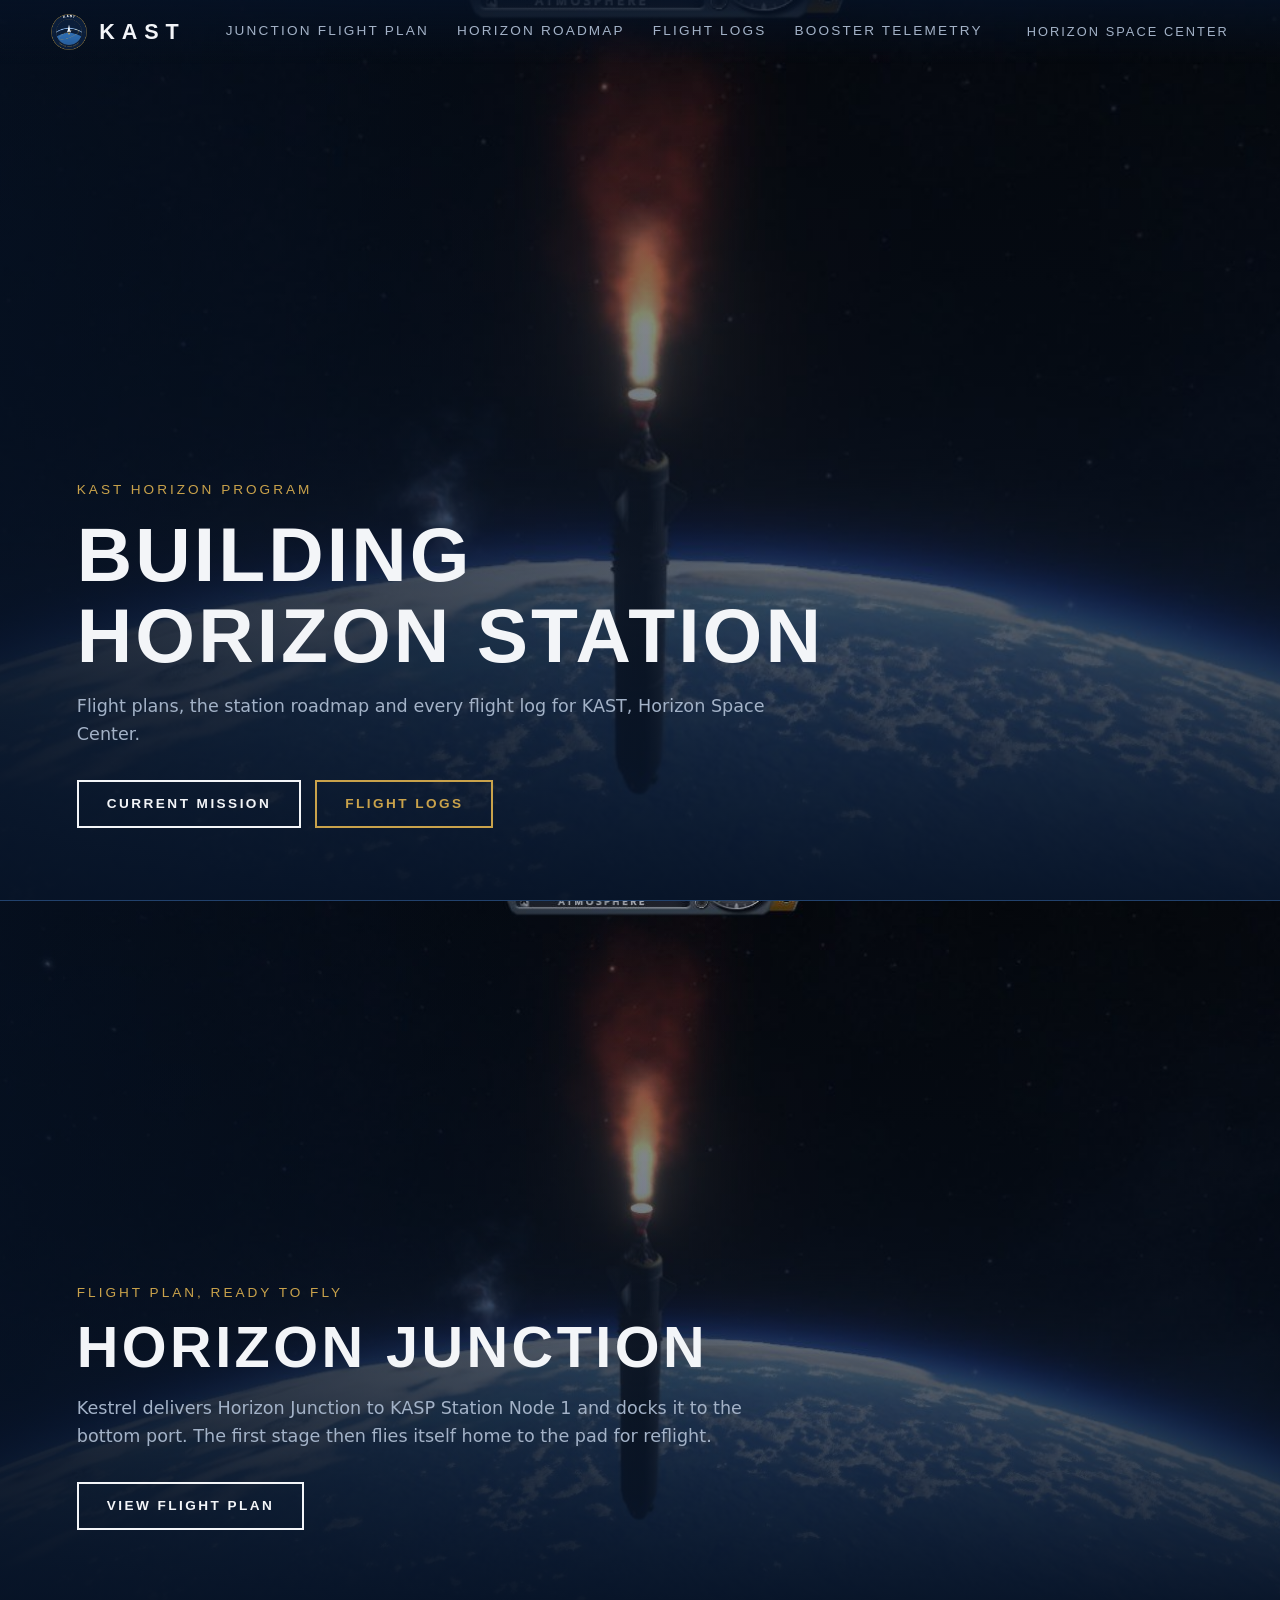
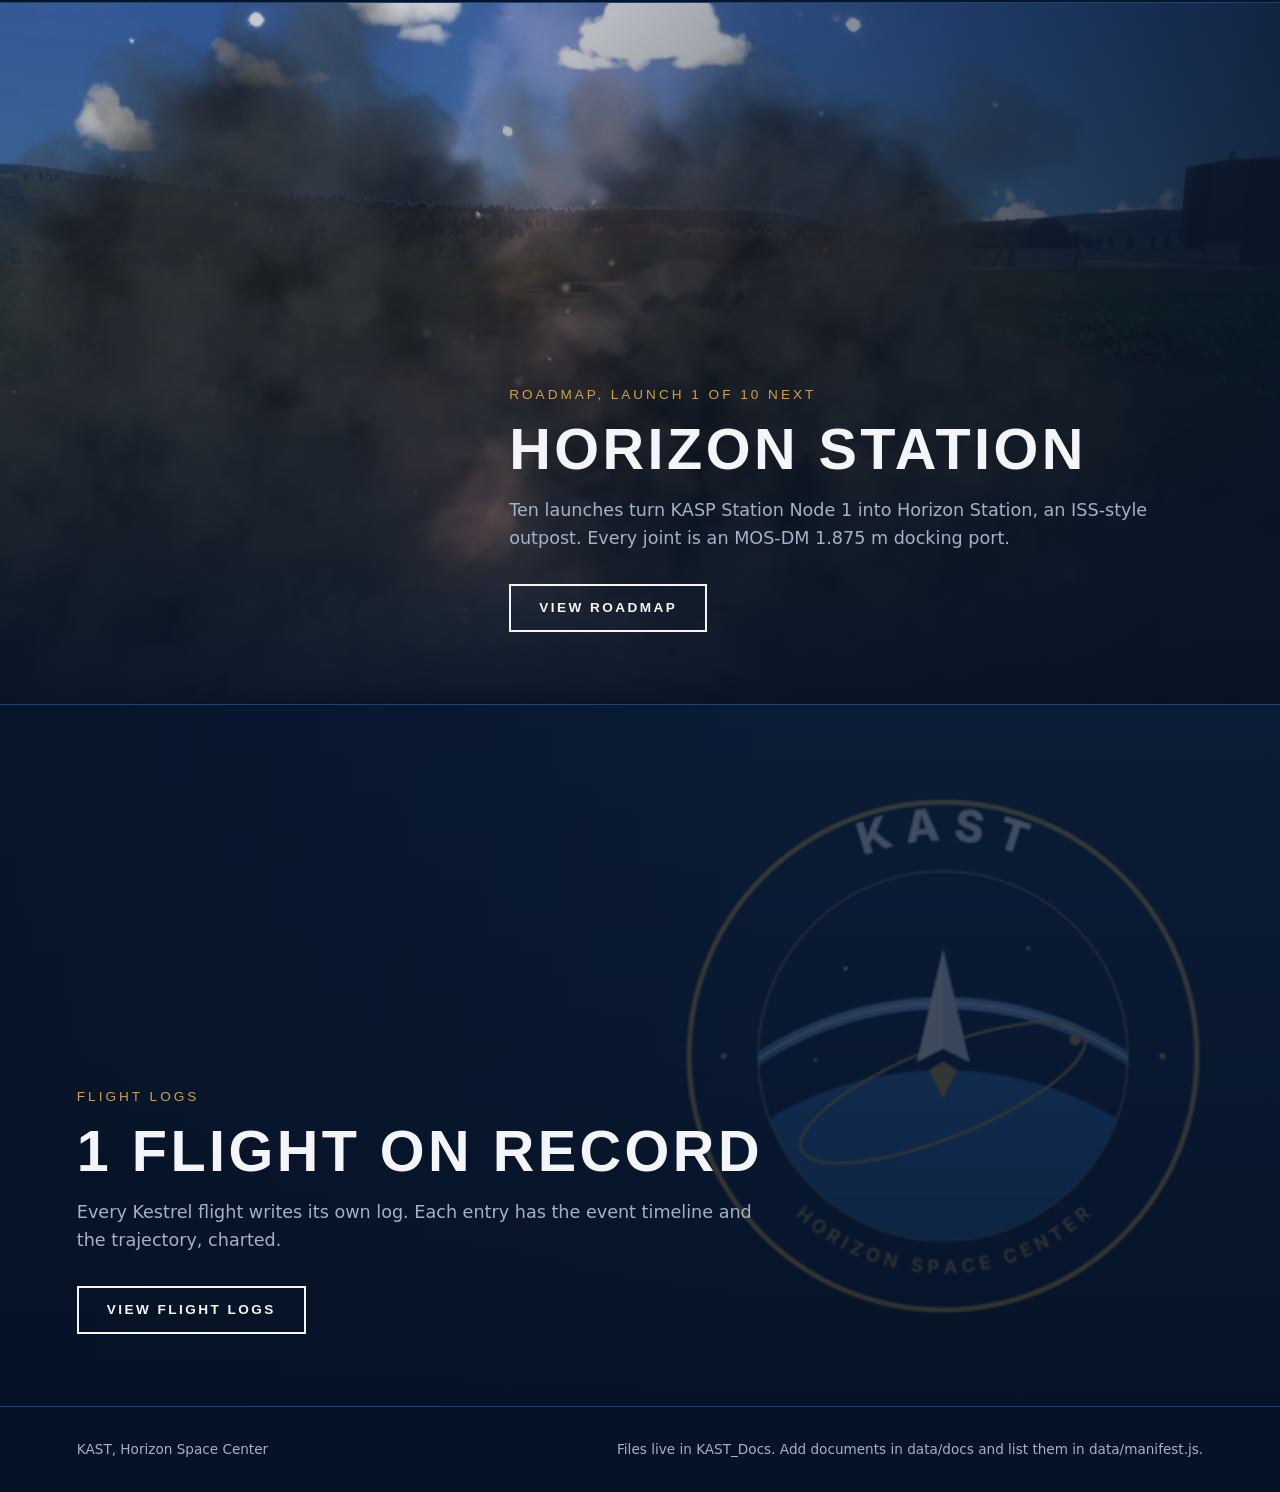
==== KAST_Docs/index.html @ 2f6dc6ed "KAST Docs: site, Pages build workflow and kOS logs" ====
<!doctype html>
<html lang="en">
<head>
  <meta charset="utf-8">
  <meta name="viewport" content="width=device-width, initial-scale=1">
  <title>KAST | Horizon Space Center</title>
  <link rel="icon" href="assets/kast-emblem-256.png">
  <link rel="stylesheet" href="css/kast.css">
</head>
<body>
  <header class="nav" id="nav">
    <a class="brand" href="#/" aria-label="KAST home">
      <img src="assets/kast-emblem-256.png" alt="">
      <span>KAST</span>
    </a>
    <nav class="nav-links" id="navlinks" aria-label="Documents"></nav>
    <span class="nav-right">Horizon Space Center</span>
  </header>

  <main id="app" tabindex="-1"></main>

  <div class="scrim" id="scrim" hidden></div>
  <aside class="drawer" id="drawer" aria-hidden="true" aria-labelledby="drawer-title" role="dialog">
    <button class="drawer-close" id="drawer-close" aria-label="Close">&times;</button>
    <div class="drawer-body" id="drawer-body"></div>
  </aside>

  <script src="js/charts.js"></script>
  <script src="js/app.js"></script>
  <script src="data/manifest.js"></script>
</body>
</html>
---- KAST_Docs/css/kast.css ----
/* KAST Docs: Horizon Space Center
   Palette taken from the KAST emblem: navy field, gold ring, Kerbin blue. */

:root {
  --deep: #061225;
  --navy: #0C1F3B;
  --panel: #10284A;
  --line: #22426D;
  --ink: #F3F5F8;
  --muted: #A3B2C7;
  --gold: #C9A24B;
  --sky: #8DB8EE;
  --blue: #2E6CB3;
  --display: "Bahnschrift", "D-DIN", "DIN Alternate", "Arial Narrow", sans-serif;
  --body: "Segoe UI", system-ui, -apple-system, sans-serif;
  --nav-h: 64px;
}

* { box-sizing: border-box; }
html { scroll-behavior: smooth; }
body {
  margin: 0;
  background: var(--deep);
  color: var(--ink);
  font: 16px/1.55 var(--body);
  -webkit-font-smoothing: antialiased;
}
img { display: block; max-width: 100%; }
a { color: inherit; }
button { font: inherit; color: inherit; }
:focus-visible { outline: 2px solid var(--gold); outline-offset: 3px; }
main:focus { outline: none; }

/* ---------- type ---------- */
.display, h1, h2, h3, .btn, .nav, .kicker, .fact dt, .lane-head h3, .st-num, .stat dt, th {
  font-family: var(--display);
}
h1, h2, h3 { margin: 0; font-weight: 600; text-transform: uppercase; letter-spacing: 0.06em; line-height: 1.05; }
h1 { font-size: clamp(2.6rem, 6vw, 5rem); letter-spacing: 0.04em; }
h2 { font-size: clamp(1.4rem, 2.4vw, 2rem); }
h3 { font-size: 1.05rem; }
.kicker {
  margin: 0 0 14px;
  color: var(--gold);
  font-size: 0.85rem;
  letter-spacing: 0.22em;
  text-transform: uppercase;
}
.lead { max-width: 62ch; color: var(--muted); font-size: 1.1rem; margin: 18px 0 0; }
code { font-family: Consolas, "Cascadia Mono", monospace; font-size: 0.9em; color: var(--sky); }
strong { color: var(--ink); font-weight: 600; }

/* ---------- nav ---------- */
.nav {
  position: fixed; inset: 0 0 auto 0; z-index: 30;
  height: var(--nav-h);
  display: flex; align-items: center; gap: 40px;
  padding: 0 clamp(20px, 4vw, 56px);
  background: linear-gradient(to bottom, rgba(6, 18, 37, 0.85), rgba(6, 18, 37, 0));
  transition: background-color 0.2s;
}
.nav.solid { background: var(--deep); border-bottom: 1px solid var(--line); }
.brand { display: flex; align-items: center; gap: 12px; text-decoration: none; }
.brand img { width: 36px; height: 36px; }
.brand span { font-size: 1.35rem; font-weight: 700; letter-spacing: 0.32em; }
.nav-links { display: flex; gap: 28px; flex: 1; overflow-x: auto; scrollbar-width: none; }
.nav-links a {
  text-decoration: none; white-space: nowrap;
  font-size: 0.85rem; letter-spacing: 0.16em; text-transform: uppercase;
  padding: 6px 0; border-bottom: 2px solid transparent; color: var(--muted);
}
.nav-links a:hover, .nav-links a[aria-current="page"] { color: var(--ink); border-color: var(--gold); }
.nav-right { color: var(--muted); font-size: 0.8rem; letter-spacing: 0.16em; text-transform: uppercase; white-space: nowrap; }

/* ---------- buttons ---------- */
.btn {
  display: inline-flex; align-items: center; justify-content: center;
  min-height: 48px; padding: 0 28px;
  border: 2px solid var(--ink); background: transparent;
  text-decoration: none; text-transform: uppercase; letter-spacing: 0.18em; font-size: 0.85rem; font-weight: 600;
  cursor: pointer; transition: background-color 0.18s, color 0.18s;
}
.btn:hover { background: var(--ink); color: var(--deep); }
.btn.gold { border-color: var(--gold); color: var(--gold); }
.btn.gold:hover { background: var(--gold); color: var(--deep); }
.btn.small { min-height: 36px; padding: 0 16px; font-size: 0.75rem; border-width: 1px; }
.btn-row { display: flex; flex-wrap: wrap; gap: 14px; margin-top: 32px; }

/* ---------- heroes and panels (full bleed) ---------- */
.hero, .panel {
  position: relative; display: flex; align-items: flex-end;
  padding: calc(var(--nav-h) + 40px) clamp(20px, 6vw, 96px) clamp(48px, 8vh, 96px);
  background: var(--navy) center / cover no-repeat;
  isolation: isolate;
}
.hero { min-height: 100vh; }
.hero.short { min-height: 62vh; }
.panel { min-height: 78vh; border-top: 1px solid var(--line); }
.hero::before, .panel::before {
  content: ""; position: absolute; inset: 0; z-index: -1;
  background:
    linear-gradient(to top, rgba(6, 18, 37, 0.96) 0%, rgba(6, 18, 37, 0.55) 45%, rgba(6, 18, 37, 0.25) 100%),
    linear-gradient(to right, rgba(6, 18, 37, 0.7), rgba(6, 18, 37, 0) 60%);
}
.panel.right { justify-content: flex-end; text-align: left; }
.panel.right::before {
  background:
    linear-gradient(to top, rgba(6, 18, 37, 0.96) 0%, rgba(6, 18, 37, 0.5) 45%, rgba(6, 18, 37, 0.2) 100%),
    linear-gradient(to left, rgba(6, 18, 37, 0.75), rgba(6, 18, 37, 0) 60%);
}
.hero-inner, .panel-inner { max-width: 760px; }
.panel.emblem { background-image: none; background-color: var(--navy); }
.panel.emblem::after {
  content: ""; position: absolute; right: 6vw; top: 50%; translate: 0 -50%; z-index: -1;
  width: min(44vw, 520px); aspect-ratio: 1;
  background: url("../assets/kast-emblem-256.png") center / contain no-repeat;
  opacity: 0.22;
}
.hero h1 { animation: rise 0.9s cubic-bezier(.2,.7,.2,1) both; }
@keyframes rise { from { opacity: 0; transform: translateY(18px); } }

/* ---------- facts strip ---------- */
.facts {
  display: grid; grid-template-columns: repeat(auto-fit, minmax(190px, 1fr));
  border-top: 1px solid var(--line); border-bottom: 1px solid var(--line);
  background: var(--navy); margin: 0;
}
.fact { padding: 26px clamp(20px, 3vw, 40px); border-right: 1px solid var(--line); }
.fact:last-child { border-right: 0; }
.fact dt { color: var(--muted); font-size: 0.75rem; letter-spacing: 0.2em; text-transform: uppercase; margin-bottom: 6px; }
.fact dd { margin: 0; font-size: 1.05rem; }

/* ---------- content sections ---------- */
.section { padding: clamp(56px, 9vh, 104px) clamp(20px, 6vw, 96px); }
.section + .section { border-top: 1px solid var(--line); }
.section-head { display: flex; flex-wrap: wrap; align-items: end; justify-content: space-between; gap: 18px; margin-bottom: 40px; }
.section-head p { margin: 8px 0 0; color: var(--muted); max-width: 62ch; }
.prose { max-width: 72ch; }
.prose p { margin: 0 0 14px; }
.goals { list-style: none; counter-reset: g; padding: 0; margin: 0; display: grid; grid-template-columns: repeat(auto-fit, minmax(240px, 1fr)); gap: 0; border-top: 1px solid var(--line); }
.goals li { counter-increment: g; padding: 22px 24px 22px 0; border-bottom: 1px solid var(--line); }
.goals li::before { content: "0" counter(g); display: block; font: 600 2rem/1 var(--display); color: var(--gold); margin-bottom: 10px; }

/* ---------- mission chart ---------- */
.progress { display: flex; align-items: center; gap: 16px; color: var(--muted); font-size: 0.9rem; }
.progress-bar { width: 160px; height: 4px; background: var(--line); }
.progress-bar span { display: block; height: 100%; background: var(--gold); transition: width 0.3s; }
.chart { overflow-x: auto; padding-bottom: 8px; }
.chart-inner { min-width: calc(190px + var(--cols) * 128px); }
.lane {
  --lane: var(--sky);
  display: grid; grid-template-columns: 190px 1fr;
  border-top: 1px solid var(--line);
  padding: 30px 0 26px;
}
.lane:last-child { border-bottom: 1px solid var(--line); }
.lane-head { padding-right: 24px; border-left: 3px solid var(--lane); padding-left: 14px; }
.lane-head h3 { color: var(--ink); font-size: 0.95rem; letter-spacing: 0.14em; }
.lane-head p { margin: 6px 0 0; color: var(--muted); font-size: 0.85rem; line-height: 1.4; }
.stations {
  --dot: 18px;
  position: relative; list-style: none; margin: 0; padding: 0;
  display: grid; grid-template-columns: repeat(var(--cols), minmax(128px, 1fr));
}
.stations::before {
  content: ""; position: absolute; z-index: 0;
  top: calc(var(--dot) / 2 + 6px - 1px); height: 2px;
  left: calc(100% / var(--cols) / 2);
  width: calc(100% / var(--cols) * (var(--n) - 1));
  background: var(--lane);
}
.stations.dashed::before { background: repeating-linear-gradient(to right, var(--lane) 0 8px, transparent 8px 14px); }
.station {
  position: relative; z-index: 1; width: 100%;
  display: flex; flex-direction: column; align-items: center; text-align: center; gap: 4px;
  padding: 6px 8px 10px; border: 0; background: none; cursor: pointer;
}
.dot {
  width: var(--dot); height: var(--dot); border-radius: 50%;
  background: var(--deep); border: 3px solid var(--lane);
  transition: transform 0.15s, background-color 0.15s;
}
.station:hover .dot, .station:focus-visible .dot { transform: scale(1.3); }
.station.is-done .dot, .station.s-done .dot { background: var(--lane); }
.station.s-next .dot { box-shadow: 0 0 0 5px color-mix(in srgb, var(--lane) 30%, transparent); }
.station.s-planned .dot { border-style: dashed; }
.station.is-open .dot { background: var(--gold); border-color: var(--gold); transform: scale(1.3); }
.st-num { margin-top: 8px; color: var(--muted); font-size: 0.75rem; letter-spacing: 0.14em; }
.st-title { font-family: var(--display); font-size: 0.98rem; line-height: 1.2; letter-spacing: 0.02em; max-width: 16ch; }
.st-meta { color: var(--muted); font-size: 0.8rem; }
.station:hover .st-title { color: var(--gold); }
.legend { display: flex; flex-wrap: wrap; gap: 22px; margin-top: 20px; color: var(--muted); font-size: 0.85rem; }
.legend span { display: inline-flex; align-items: center; gap: 8px; }
.legend i { width: 12px; height: 12px; border-radius: 50%; border: 2px solid var(--sky); display: inline-block; }
.legend i.f { background: var(--sky); }
.legend i.d { border-style: dashed; }

/* ---------- tables ---------- */
.table-wrap { overflow-x: auto; }
table { width: 100%; border-collapse: collapse; font-size: 0.95rem; }
th { text-align: left; color: var(--muted); font-weight: 500; font-size: 0.75rem; letter-spacing: 0.18em; text-transform: uppercase; padding: 12px 16px 12px 0; border-bottom: 1px solid var(--line); }
td { padding: 14px 16px 14px 0; border-bottom: 1px solid var(--line); vertical-align: top; }
td.num, th.num { font-variant-numeric: tabular-nums; white-space: nowrap; }
tr.link { cursor: pointer; }
tr.link:hover td { color: var(--gold); }
.badge { display: inline-block; padding: 2px 10px; border: 1px solid var(--line); font-size: 0.8rem; color: var(--muted); white-space: nowrap; }
.badge.good { border-color: #5FB37C; color: #8FD3A6; }
.badge.warn { border-color: var(--gold); color: var(--gold); }
.badge.bad { border-color: #D9705C; color: #F0A090; }

/* ---------- drawer (step details) ---------- */
.scrim { position: fixed; inset: 0; z-index: 40; background: rgba(3, 9, 20, 0.55); }
.drawer {
  position: fixed; z-index: 50; top: 0; right: 0; bottom: 0;
  width: min(560px, 100vw);
  background: var(--navy); border-left: 1px solid var(--line);
  transform: translateX(100%); transition: transform 0.28s cubic-bezier(.2,.7,.2,1);
  display: flex; flex-direction: column;
}
.drawer.open { transform: none; }
.drawer-close {
  position: absolute; top: 14px; right: 16px; z-index: 2;
  width: 40px; height: 40px; border: 1px solid var(--line); background: var(--navy);
  font-size: 1.5rem; line-height: 1; cursor: pointer;
}
.drawer-close:hover { border-color: var(--ink); }
.drawer-body { overflow-y: auto; padding: 36px 36px 28px; flex: 1; }
.drawer-body h2 { font-size: 1.9rem; margin-right: 40px; }
.drawer-meta { display: flex; flex-wrap: wrap; gap: 10px 22px; margin-top: 14px; color: var(--muted); font-size: 0.9rem; }
.drawer-meta b { color: var(--ink); font-weight: 600; }
.drawer h4 { font: 600 0.78rem/1 var(--display); letter-spacing: 0.2em; text-transform: uppercase; color: var(--gold); margin: 30px 0 12px; }
.drawer ol, .drawer ul { margin: 0; padding-left: 22px; }
.drawer li { margin-bottom: 8px; }
.drawer li::marker { color: var(--muted); }
.drawer .watch { list-style: none; padding: 0; }
.drawer .watch li { border-left: 3px solid var(--gold); padding: 6px 0 6px 14px; background: rgba(201, 162, 75, 0.07); }
.drawer dl.values { display: grid; grid-template-columns: max-content 1fr; gap: 8px 18px; margin: 0; }
.drawer dl.values dt { color: var(--muted); }
.drawer dl.values dd { margin: 0; }
.drawer table { font-size: 0.9rem; }
.drawer-foot {
  display: flex; align-items: center; justify-content: space-between; gap: 12px;
  padding: 16px 36px; border-top: 1px solid var(--line); background: var(--deep);
}
.check { display: inline-flex; align-items: center; gap: 10px; cursor: pointer; font-size: 0.95rem; }
.check input { width: 20px; height: 20px; accent-color: var(--gold); }
.pager { display: flex; gap: 8px; }

/* ---------- log charts ---------- */
.charts { display: grid; grid-template-columns: repeat(auto-fit, minmax(420px, 1fr)); gap: 40px 48px; }
.chart-card h3 { font-size: 0.9rem; letter-spacing: 0.16em; margin-bottom: 4px; }
.chart-card p { margin: 0 0 12px; color: var(--muted); font-size: 0.9rem; }
.kc-svg { width: 100%; height: auto; overflow: visible; }
.kc-svg text { font-family: var(--body); font-size: 11px; fill: var(--muted); }
.kc-grid { stroke: var(--line); stroke-width: 1; }
.kc-axis { stroke: #3A5B88; stroke-width: 1; }
.kc-tip { font-family: var(--display); }
.kc-tip-bg { fill: var(--deep); stroke: var(--line); }
.stats { display: grid; grid-template-columns: repeat(auto-fit, minmax(170px, 1fr)); gap: 0; margin: 0; border-top: 1px solid var(--line); }
.stat { padding: 20px 20px 20px 0; border-bottom: 1px solid var(--line); }
.stat dt { color: var(--muted); font-size: 0.72rem; letter-spacing: 0.2em; text-transform: uppercase; }
.stat dd { margin: 6px 0 0; font: 600 1.6rem/1.1 var(--display); }
.stat dd small { font-size: 0.9rem; color: var(--muted); font-weight: 400; margin-left: 4px; }
.empty { border: 1px dashed var(--line); padding: 40px; color: var(--muted); max-width: 72ch; }

/* ---------- footer ---------- */
.footer { display: flex; flex-wrap: wrap; justify-content: space-between; gap: 12px; padding: 32px clamp(20px, 6vw, 96px); border-top: 1px solid var(--line); color: var(--muted); font-size: 0.85rem; }

/* ---------- small screens ---------- */
@media (max-width: 760px) {
  .nav { gap: 18px; }
  .nav-right { display: none; }
  .lane { grid-template-columns: 1fr; gap: 18px; }
  .chart-inner { min-width: calc(var(--cols) * 120px); }
  .drawer-body { padding: 28px 22px; }
  .drawer-foot { padding: 14px 22px; }
  .charts { grid-template-columns: 1fr; }
}
@media (prefers-reduced-motion: reduce) {
  *, *::before, *::after { animation: none !important; transition: none !important; scroll-behavior: auto !important; }
}

tr.sel td { color: var(--gold); }
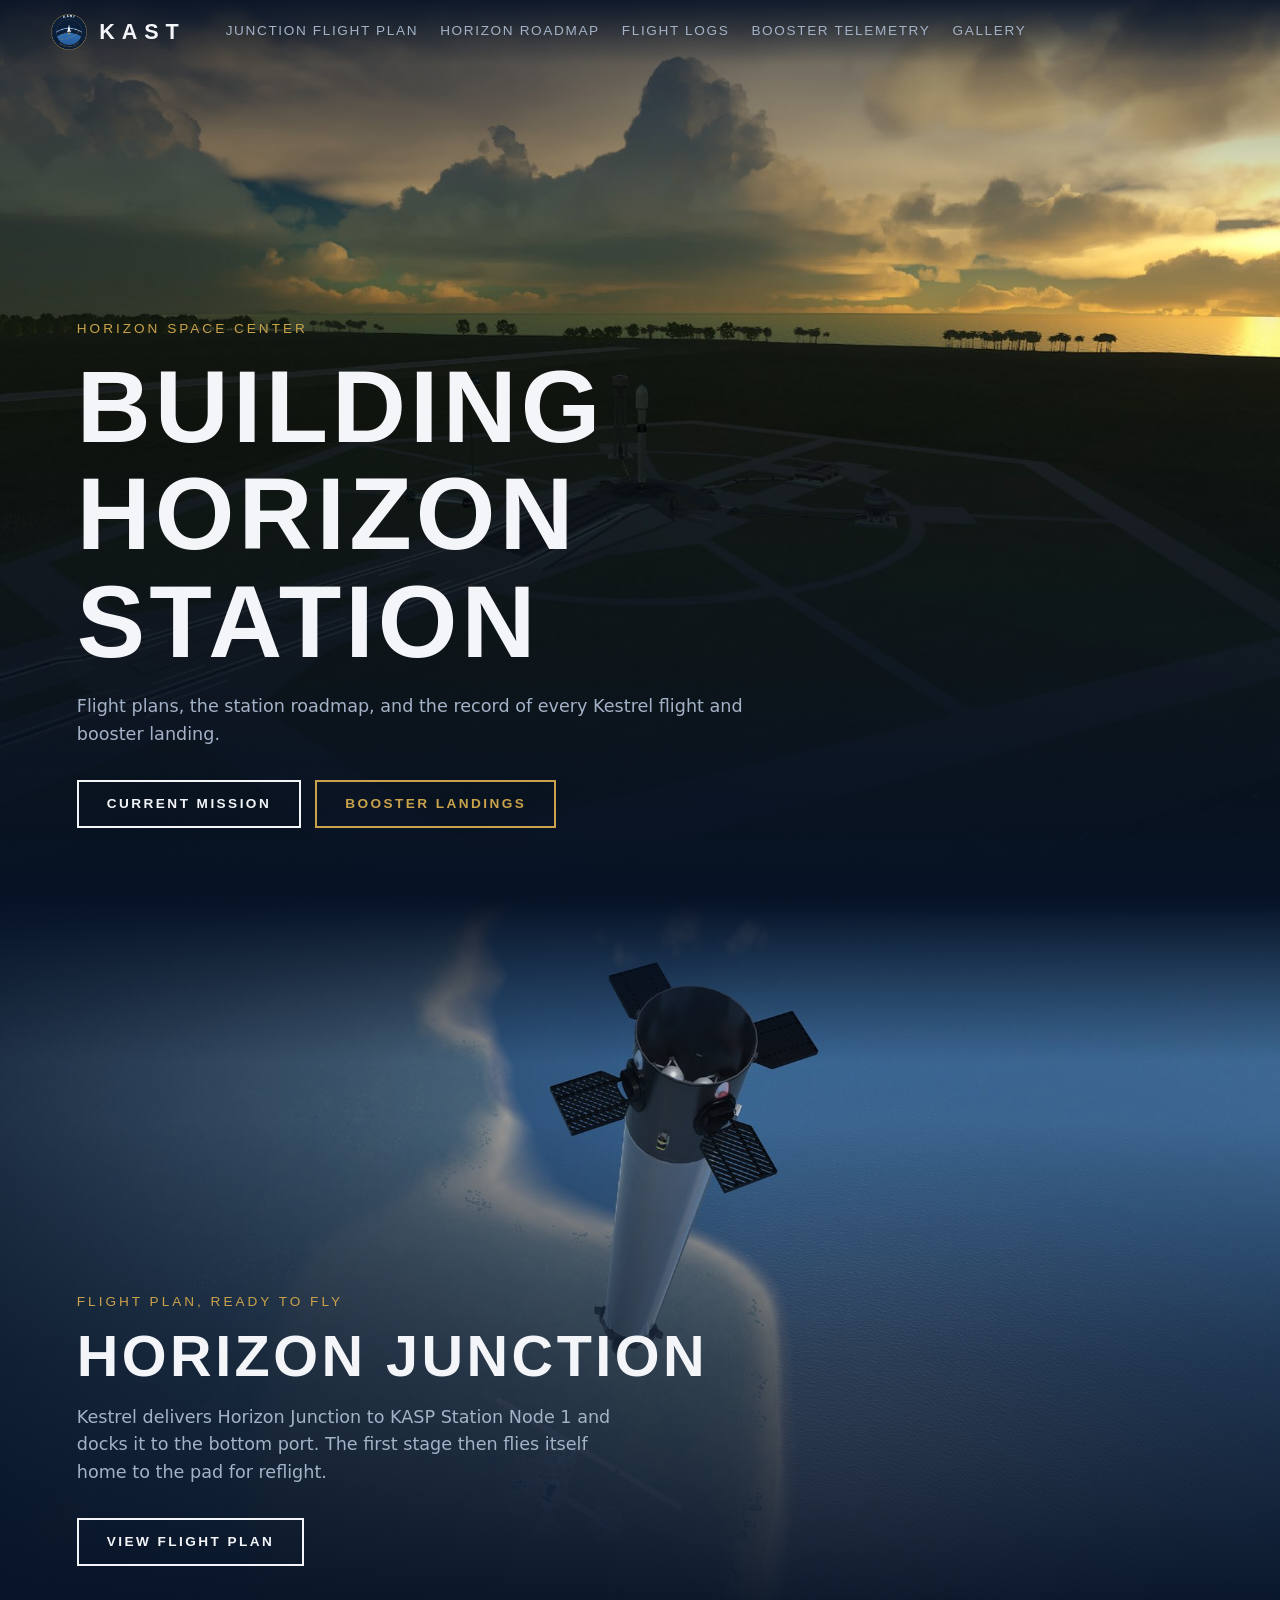
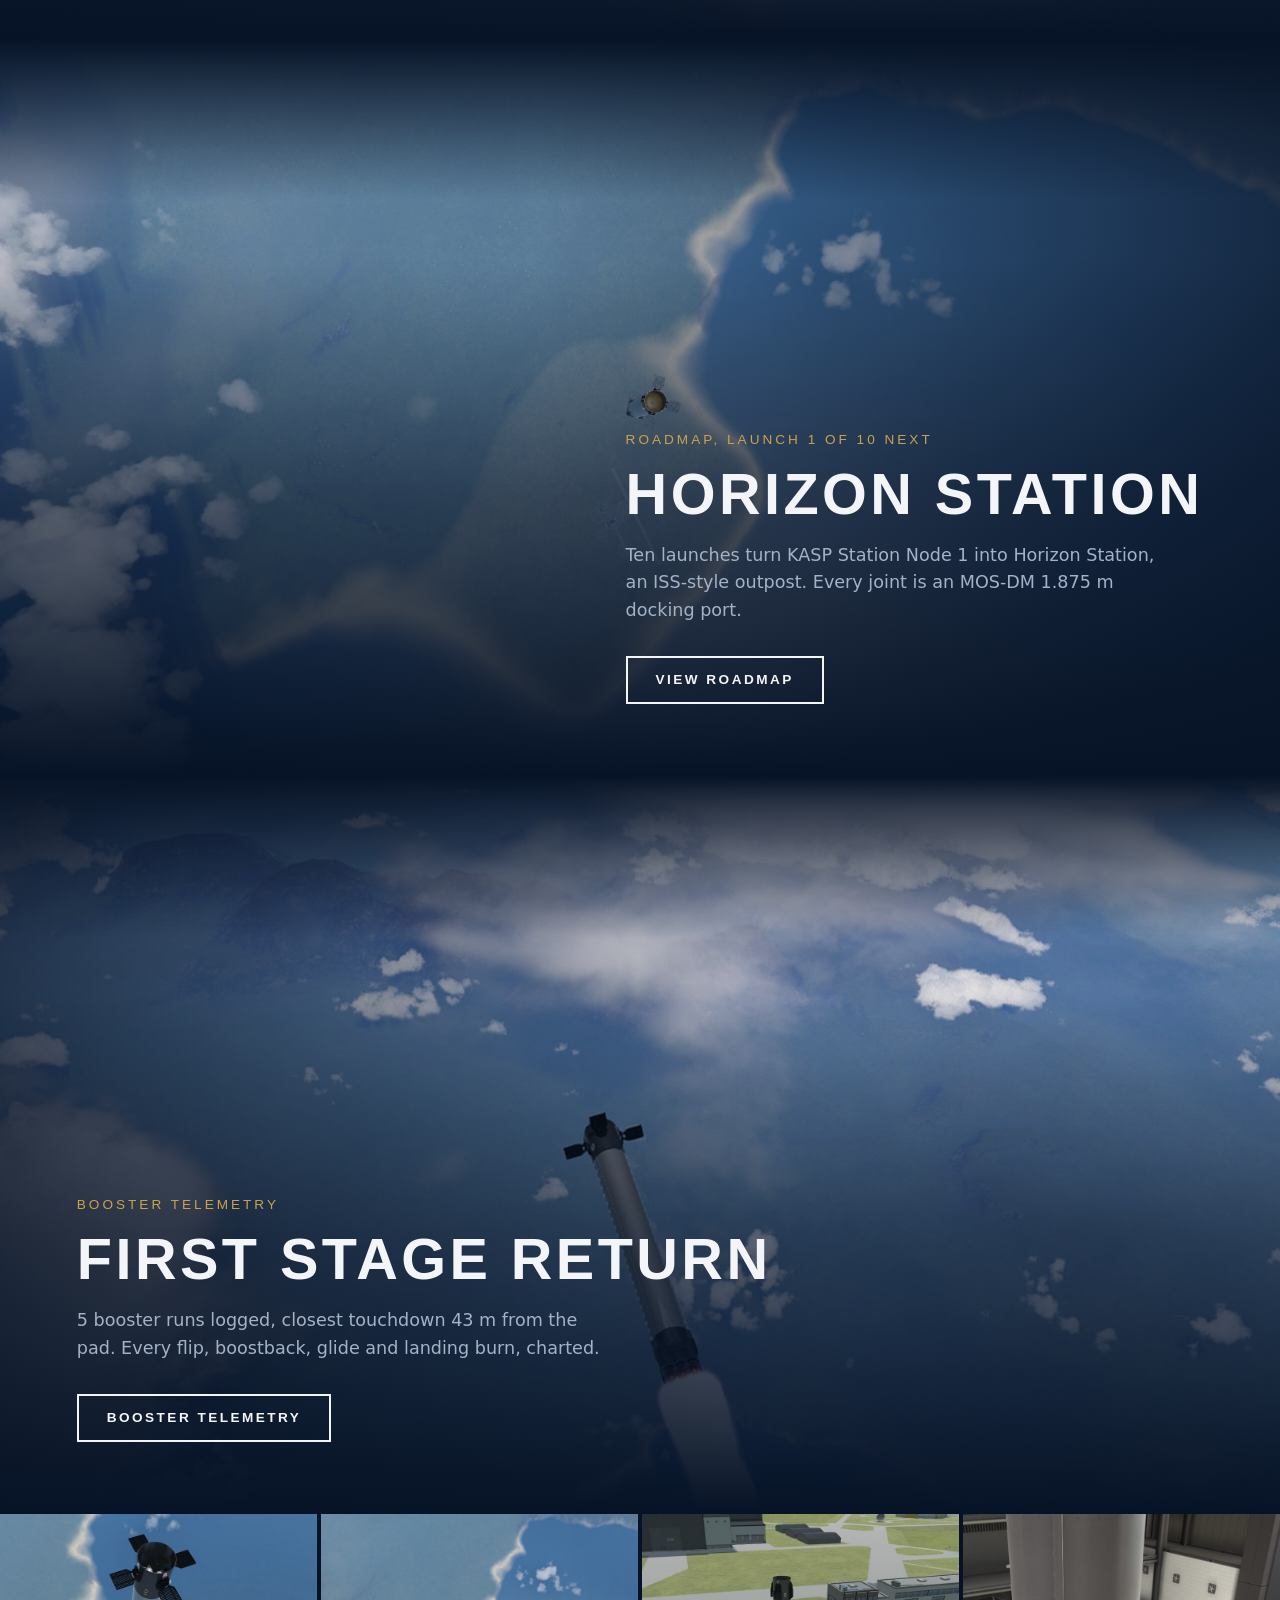
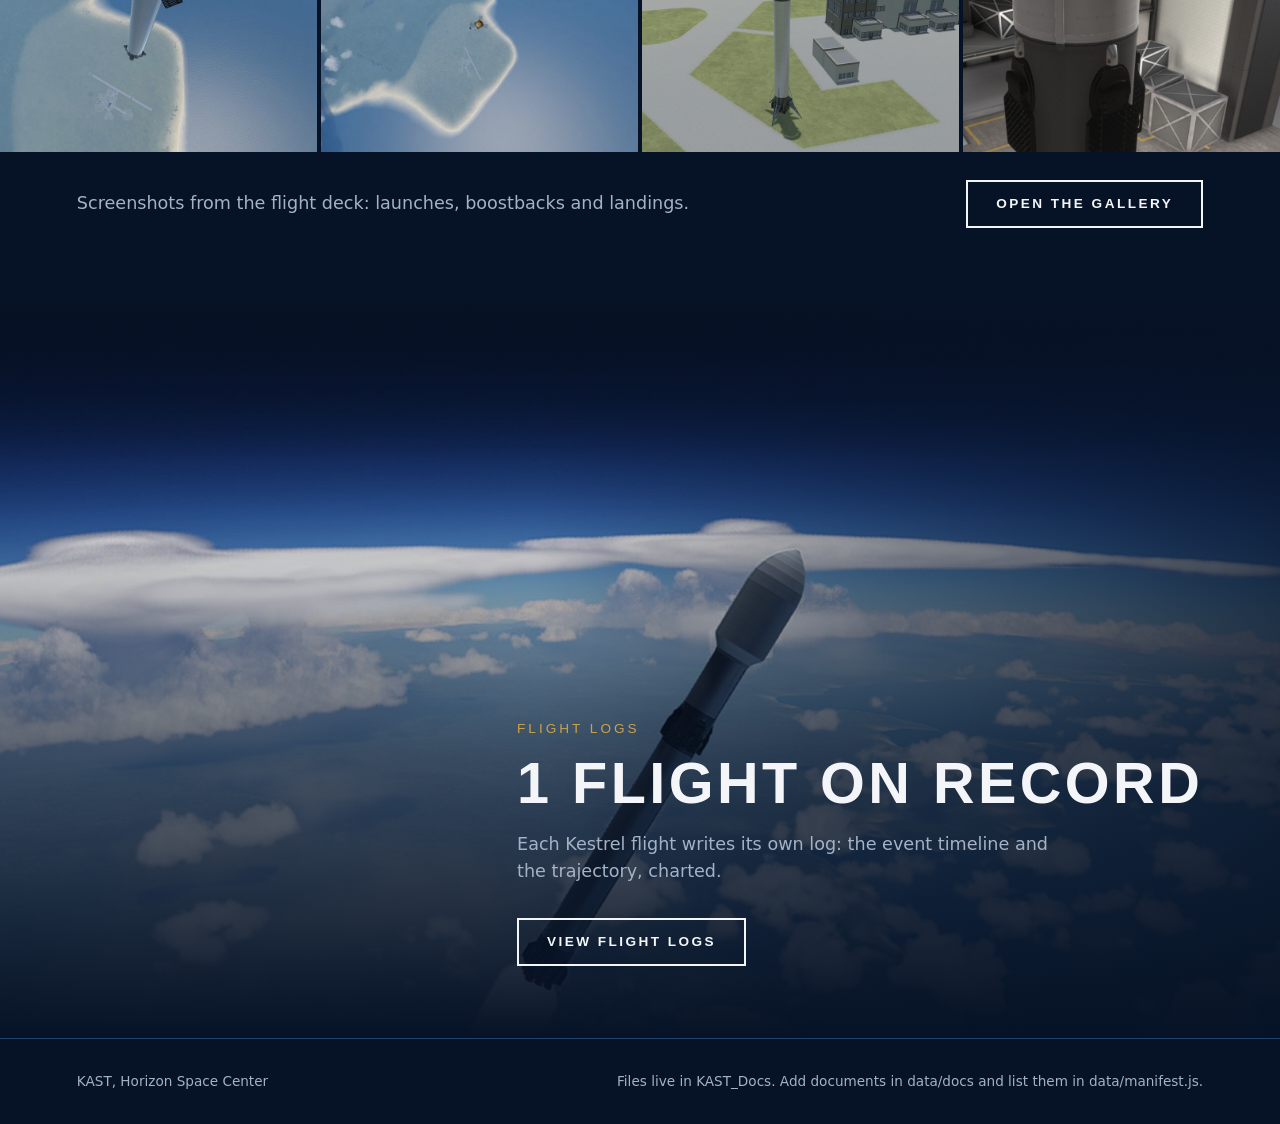
==== commit 09696c99: "Stamp each build into file links so browsers always load the current site" ====
--- a/KAST_Docs/index.html
+++ b/KAST_Docs/index.html
@@ -5,7 +5,7 @@
   <meta name="viewport" content="width=device-width, initial-scale=1">
   <title>KAST | Horizon Space Center</title>
   <link rel="icon" href="assets/kast-emblem-256.png">
-  <link rel="stylesheet" href="css/kast.css">
+  <link rel="stylesheet" href="css/kast.css?v=__BUILD__">
 </head>
 <body>
   <header class="nav" id="nav">
@@ -25,8 +25,9 @@
     <div class="drawer-body" id="drawer-body"></div>
   </aside>
 
-  <script src="js/charts.js"></script>
-  <script src="js/app.js"></script>
-  <script src="data/manifest.js"></script>
+  <script>window.KAST_BUILD = "__BUILD__";</script>
+  <script src="js/charts.js?v=__BUILD__"></script>
+  <script src="js/app.js?v=__BUILD__"></script>
+  <script src="data/manifest.js?v=__BUILD__"></script>
 </body>
 </html>
--- a/KAST_Docs/css/kast.css
+++ b/KAST_Docs/css/kast.css
@@ -95,7 +95,7 @@
 }
 .hero { min-height: 100vh; }
 .hero.short { min-height: 62vh; }
-.panel { min-height: 78vh; border-top: 1px solid var(--line); }
+.panel { min-height: 82vh; }
 .hero::before, .panel::before {
   content: ""; position: absolute; inset: 0; z-index: -1;
   background:
@@ -116,7 +116,6 @@
   background: url("../assets/kast-emblem-256.png") center / contain no-repeat;
   opacity: 0.22;
 }
-.hero h1 { animation: rise 0.9s cubic-bezier(.2,.7,.2,1) both; }
 @keyframes rise { from { opacity: 0; transform: translateY(18px); } }
 
 /* ---------- facts strip ---------- */
@@ -281,3 +280,64 @@
 }
 
 tr.sel td { color: var(--gold); }
+
+/* gallery */
+.gallery { display: grid; grid-template-columns: repeat(auto-fill, minmax(300px, 1fr)); gap: 28px; }
+.gallery .shot { margin: 0; }
+.gallery .shot img { width: 100%; aspect-ratio: 16 / 9; object-fit: cover; display: block; border: 1px solid rgba(255,255,255,0.12); transition: opacity .2s; }
+.gallery .shot a:hover img { opacity: 0.85; }
+.gallery figcaption { margin-top: 10px; }
+.gallery figcaption .kicker { display: block; margin-bottom: 4px; font-size: 0.72rem; }
+.gallery figcaption p { margin: 0; font-size: 0.92rem; line-height: 1.45; opacity: 0.85; }
+
+/* nav fit */
+.nav-links { gap: 22px; }
+.nav-links a { letter-spacing: 0.12em; }
+@media (max-width: 1500px) { .nav-right { display: none; } }
+
+/* ---------- seamless pass (2026-11-07) ---------- */
+/* photos melt into the navy at both edges, so the page reads as one continuous scroll */
+.hero::before, .panel::before {
+  background:
+    linear-gradient(to bottom, var(--deep) 0%, rgba(6, 18, 37, 0) 22%),
+    linear-gradient(to top, var(--deep) 0%, rgba(6, 18, 37, 0.6) 38%, rgba(6, 18, 37, 0.08) 70%),
+    linear-gradient(to right, rgba(6, 18, 37, 0.72), rgba(6, 18, 37, 0) 58%);
+}
+.panel.right::before {
+  background:
+    linear-gradient(to bottom, var(--deep) 0%, rgba(6, 18, 37, 0) 22%),
+    linear-gradient(to top, var(--deep) 0%, rgba(6, 18, 37, 0.6) 38%, rgba(6, 18, 37, 0.08) 70%),
+    linear-gradient(to left, rgba(6, 18, 37, 0.72), rgba(6, 18, 37, 0) 58%);
+}
+.hero.home { min-height: 100vh; background-image: url('../assets/hero-sunset.jpg'); background-position: center 60%; }
+.hero.home::before {
+  background:
+    linear-gradient(to bottom, rgba(6, 18, 37, 0.55) 0%, rgba(6, 18, 37, 0) 26%),
+    linear-gradient(to top, var(--deep) 0%, rgba(6, 18, 37, 0.35) 30%, rgba(6, 18, 37, 0) 55%);
+}
+.hero.home h1 { font-size: clamp(3rem, 8vw, 7rem); max-width: 11ch; }
+.panel-title { font-size: clamp(2rem, 4.5vw, 3.6rem); }
+.panel { background-attachment: scroll; }
+/* the wide photo panels get room to breathe; the copy sits low, where the gradient is darkest */
+.panel-inner .lead { max-width: 48ch; }
+
+/* one soft entrance per page change, nothing else animates on its own */
+#app.enter { animation: pagein 0.45s ease both; }
+@keyframes pagein { from { opacity: 0; } }
+@media (prefers-reduced-motion: reduce) { #app.enter { animation: none; } html { scroll-behavior: auto; } }
+
+/* nav: transparent over photos, frosted once you scroll */
+.nav.solid { background: rgba(6, 18, 37, 0.82); border-bottom-color: transparent; backdrop-filter: blur(12px); -webkit-backdrop-filter: blur(12px); }
+
+/* content pages: lighter section rules */
+.section + .section { border-top-color: rgba(34, 66, 109, 0.45); }
+
+/* home: edge-to-edge photo strip into the gallery */
+.strip-wrap { padding: 0 0 clamp(48px, 8vh, 96px); background: var(--deep); }
+.strip { display: grid; grid-template-columns: repeat(4, 1fr); gap: 4px; }
+.strip-shot { display: block; overflow: hidden; }
+.strip-shot img { width: 100%; aspect-ratio: 4 / 3; object-fit: cover; transition: transform 0.6s ease, filter 0.3s; filter: saturate(0.92); }
+.strip-shot:hover img, .strip-shot:focus-visible img { transform: scale(1.04); filter: saturate(1.05); }
+.strip-foot { display: flex; flex-wrap: wrap; align-items: center; justify-content: space-between; gap: 18px; padding: 28px clamp(20px, 6vw, 96px) 0; }
+.strip-foot .lead { margin: 0; }
+@media (max-width: 720px) { .strip { grid-template-columns: repeat(2, 1fr); } .hero.home h1 { font-size: clamp(2.6rem, 12vw, 4rem); } }
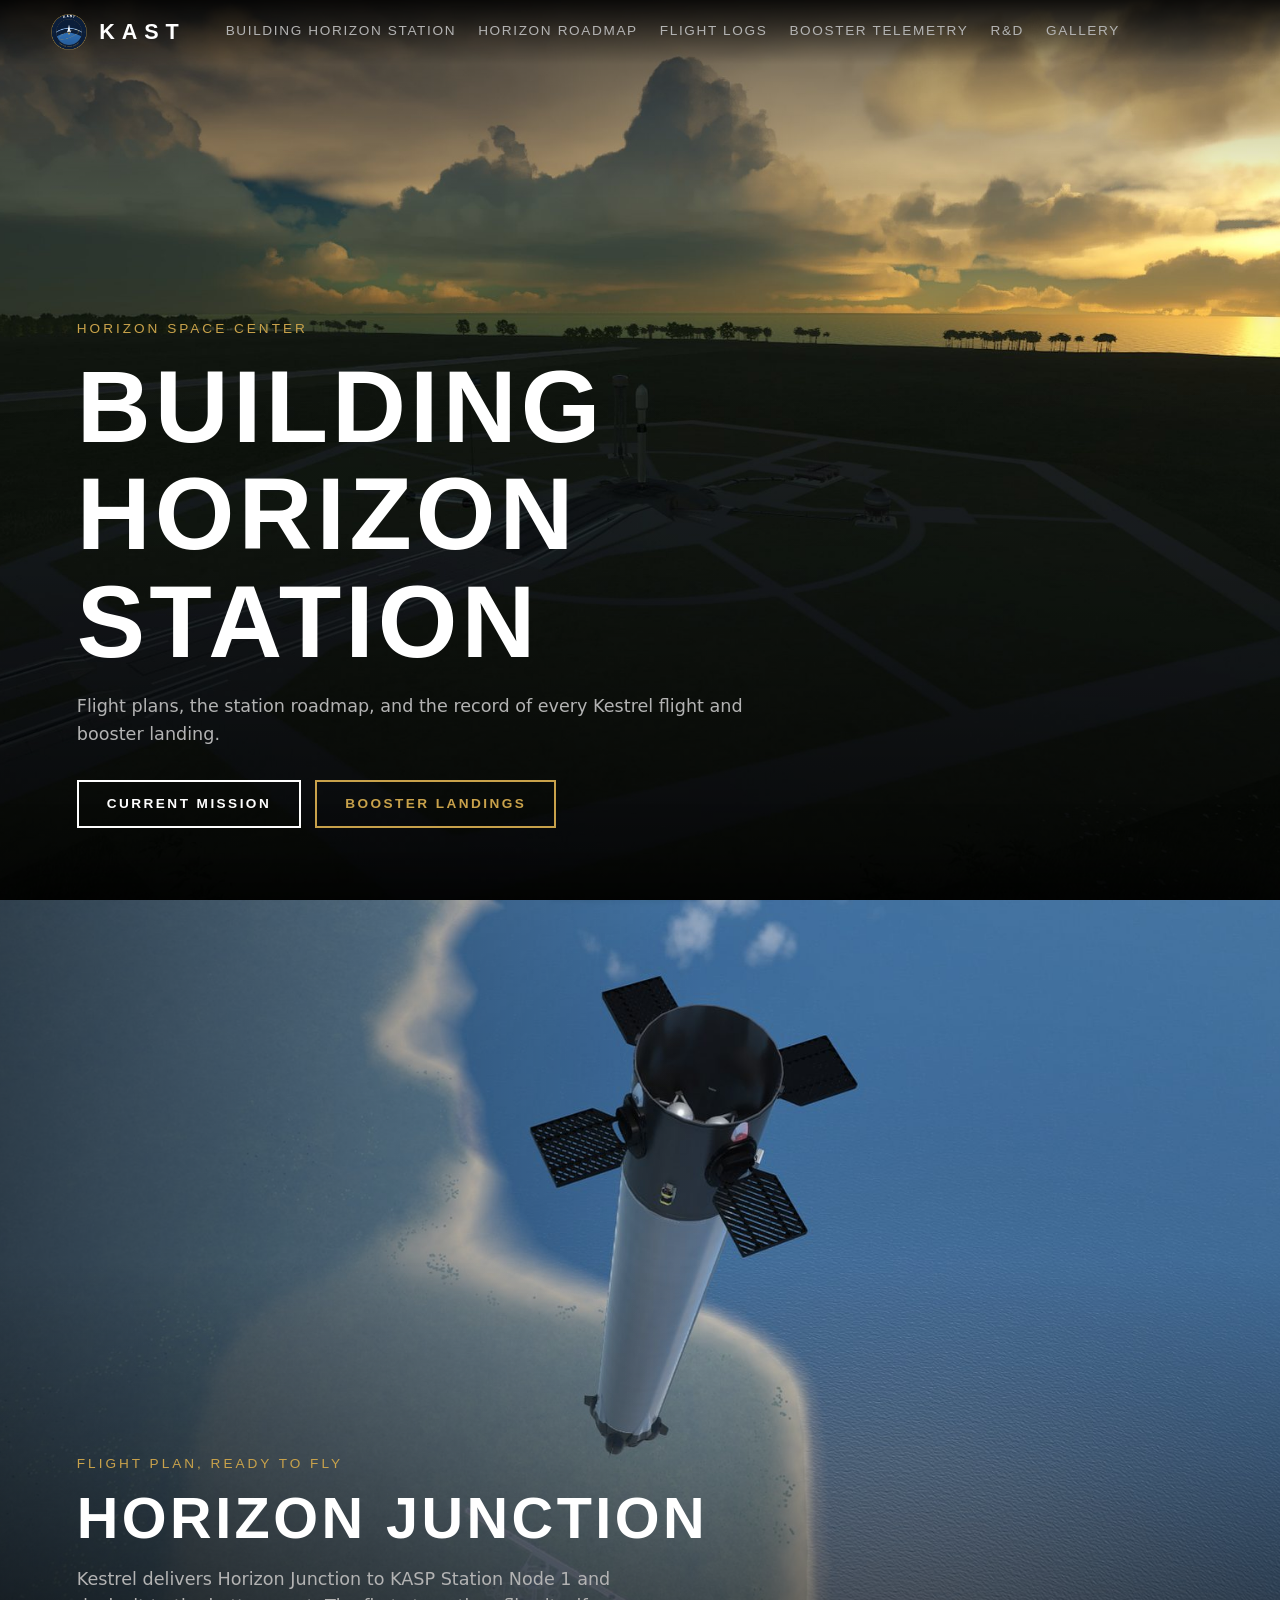
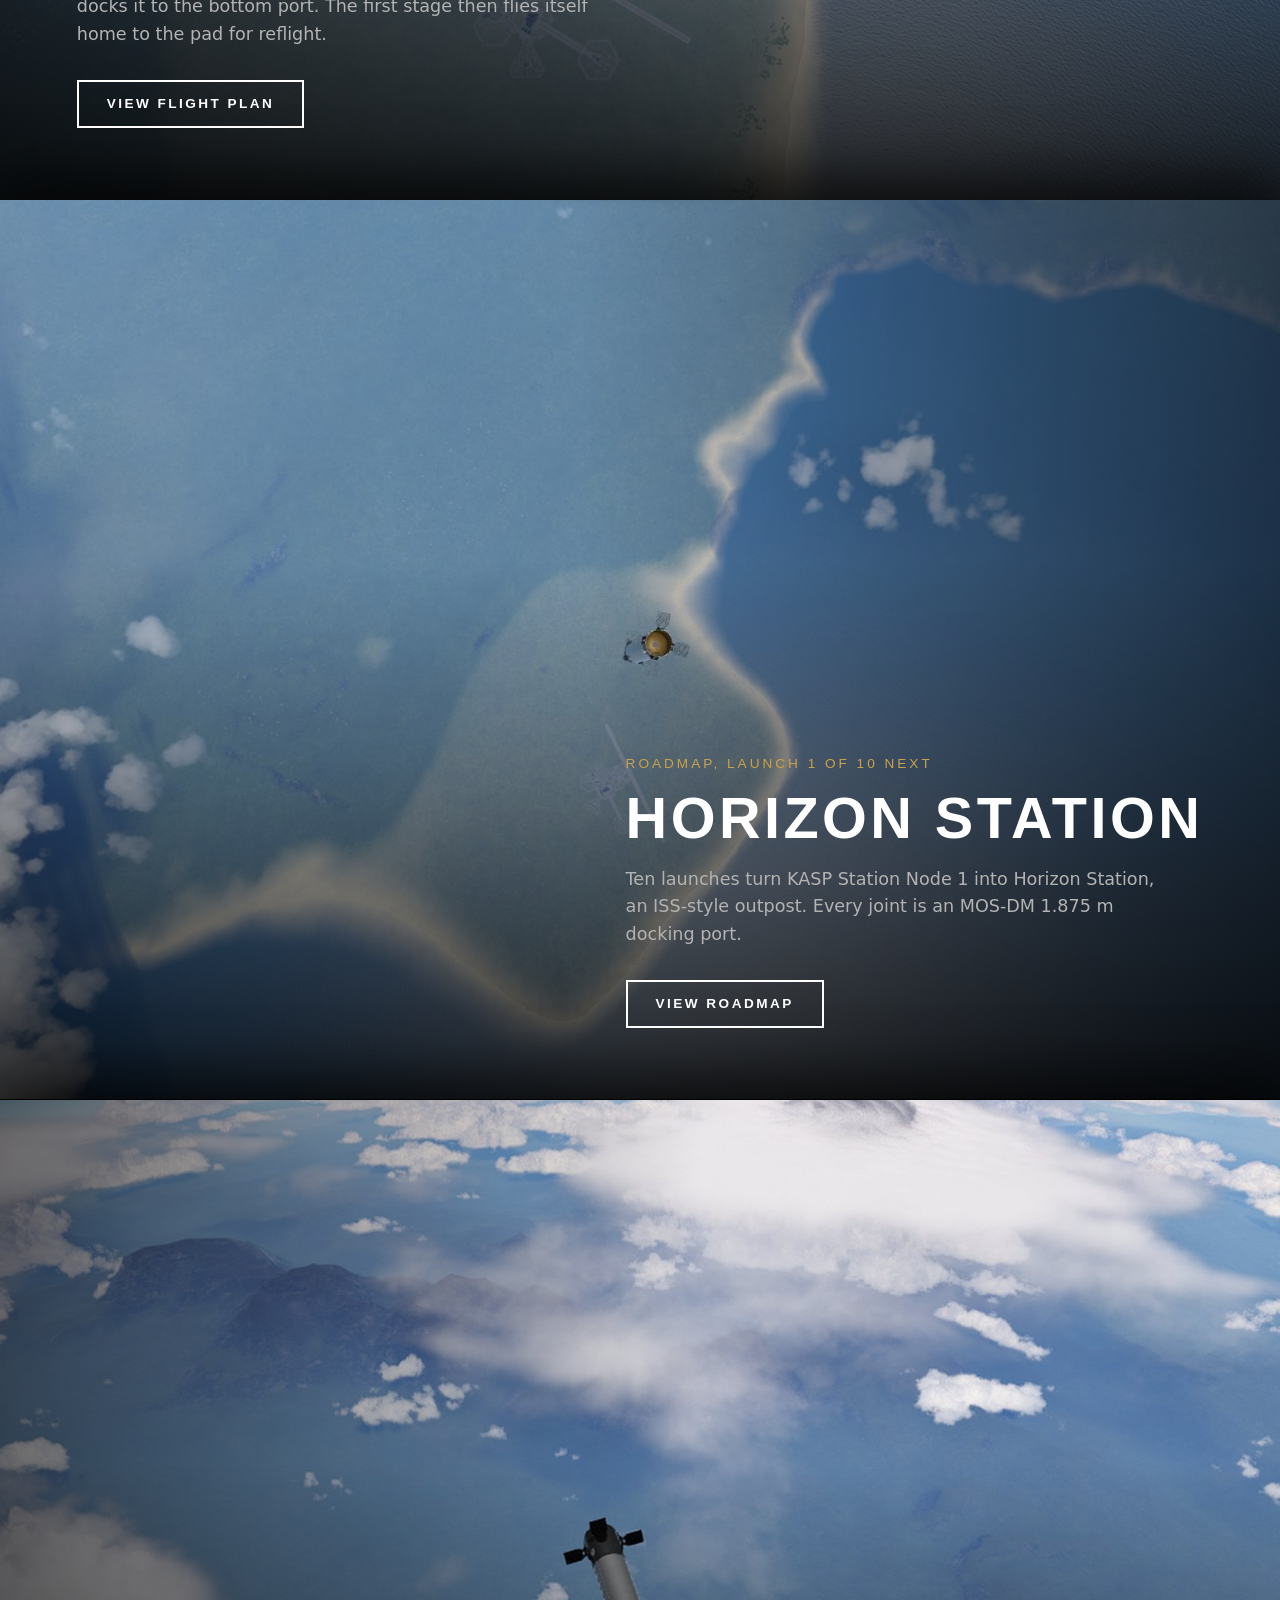
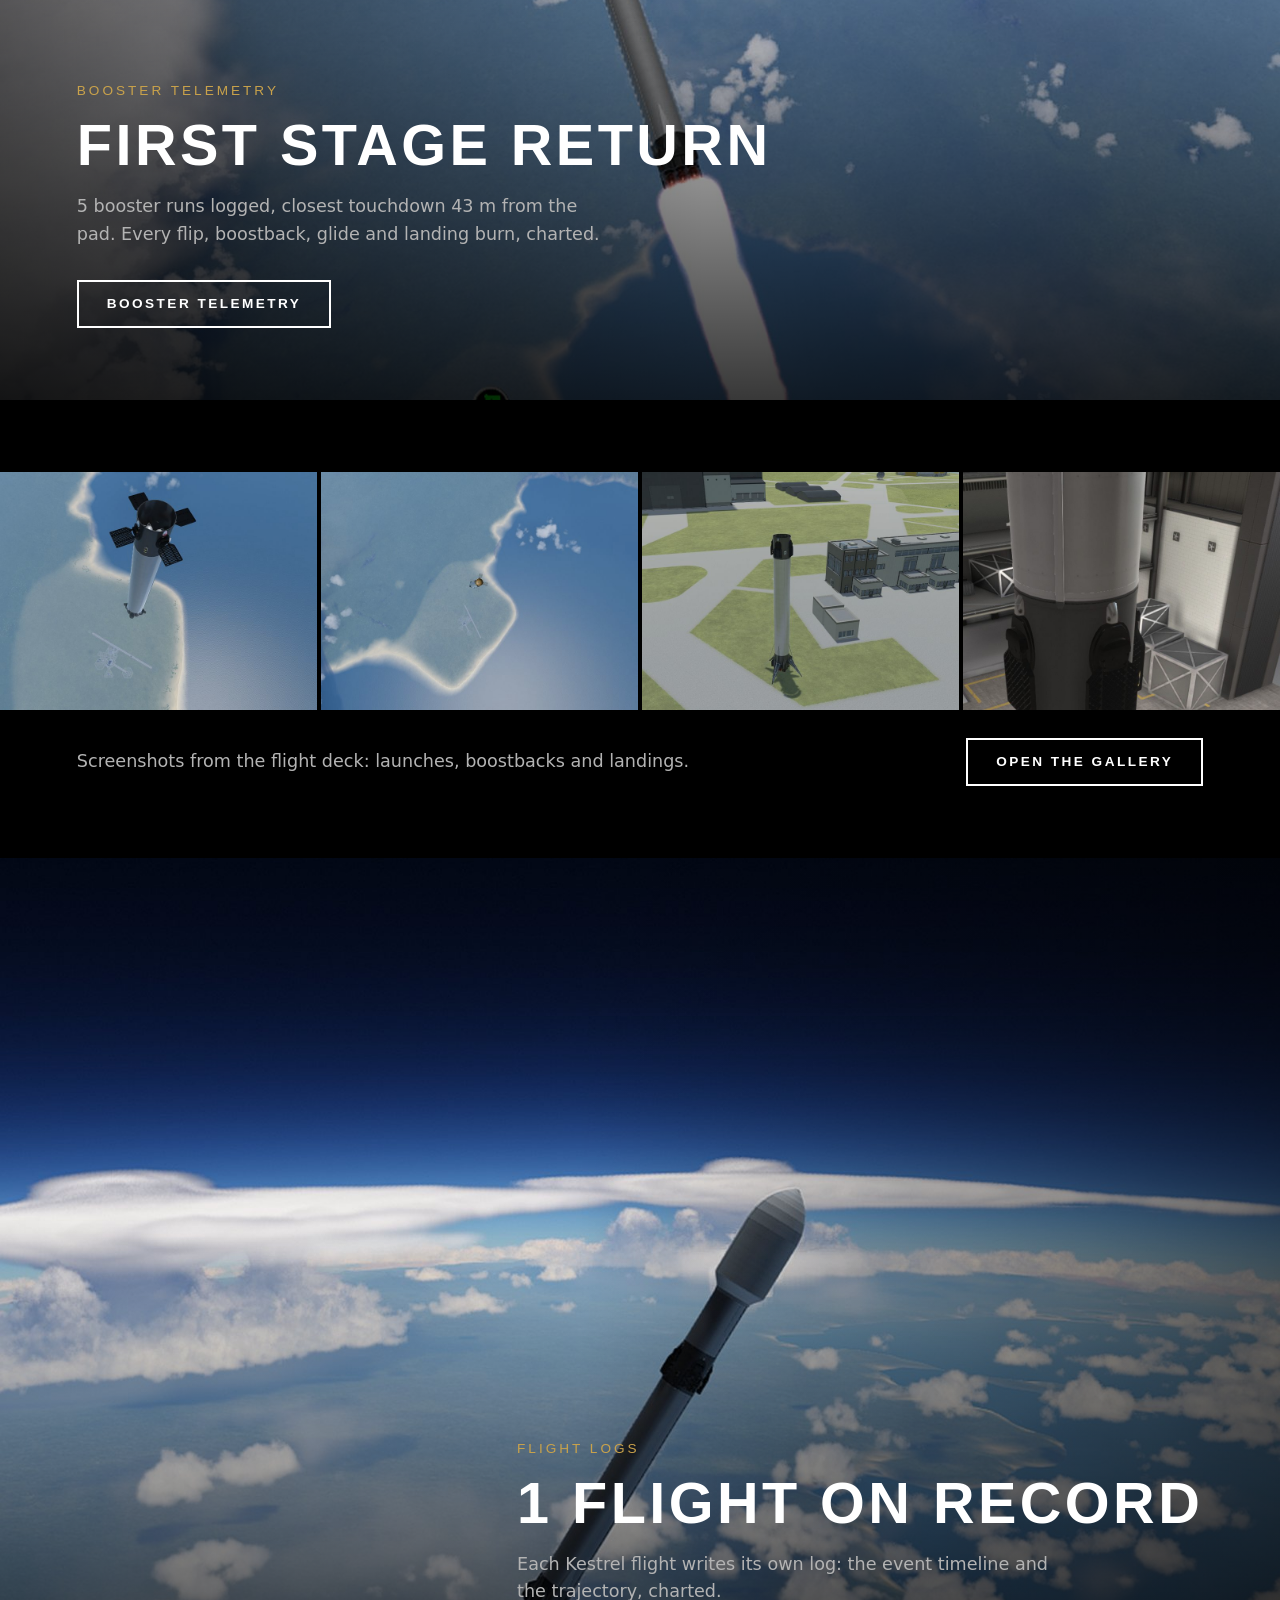
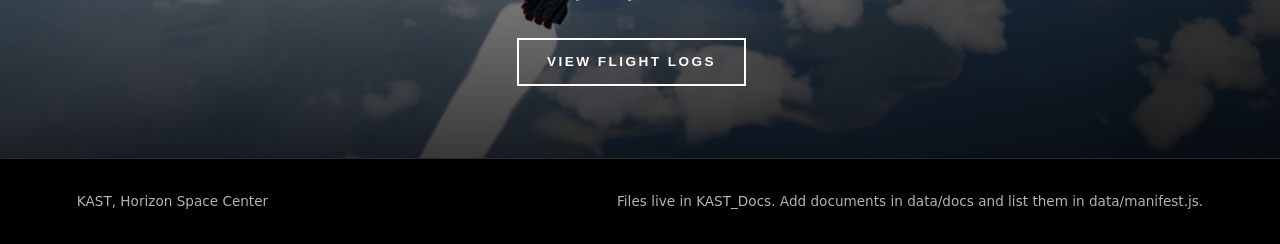
==== commit ac9d457d: "Visitor gate page Co-Authored-By: Claude Opus 5.5 <noreply@anthropic.com> Claude-Session: https://cl" ====
--- a/KAST_Docs/index.html
+++ b/KAST_Docs/index.html
@@ -26,6 +26,7 @@
   </aside>
 
   <script>window.KAST_BUILD = "__BUILD__";</script>
+  <script src="js/gate.js?v=__BUILD__"></script>
   <script src="js/charts.js?v=__BUILD__"></script>
   <script src="js/app.js?v=__BUILD__"></script>
   <script src="data/manifest.js?v=__BUILD__"></script>
--- a/KAST_Docs/css/kast.css
+++ b/KAST_Docs/css/kast.css
@@ -1,16 +1,16 @@
 /* KAST Docs: Horizon Space Center
-   Palette taken from the KAST emblem: navy field, gold ring, Kerbin blue. */
+   Palette: black, white and the KAST emblem gold. */
 
 :root {
-  --deep: #061225;
-  --navy: #0C1F3B;
-  --panel: #10284A;
-  --line: #22426D;
-  --ink: #F3F5F8;
-  --muted: #A3B2C7;
+  --deep: #000000;
+  --navy: #0B0B0B;
+  --panel: #151515;
+  --line: #2A2A2A;
+  --ink: #FFFFFF;
+  --muted: #B3B3B3;
   --gold: #C9A24B;
-  --sky: #8DB8EE;
-  --blue: #2E6CB3;
+  --sky: #F2F2F2;
+  --blue: #8A6E2F;
   --display: "Bahnschrift", "D-DIN", "DIN Alternate", "Arial Narrow", sans-serif;
   --body: "Segoe UI", system-ui, -apple-system, sans-serif;
   --nav-h: 64px;
@@ -56,7 +56,7 @@
   height: var(--nav-h);
   display: flex; align-items: center; gap: 40px;
   padding: 0 clamp(20px, 4vw, 56px);
-  background: linear-gradient(to bottom, rgba(6, 18, 37, 0.85), rgba(6, 18, 37, 0));
+  background: linear-gradient(to bottom, rgba(0, 0, 0, 0.85), rgba(0, 0, 0, 0));
   transition: background-color 0.2s;
 }
 .nav.solid { background: var(--deep); border-bottom: 1px solid var(--line); }
@@ -99,14 +99,14 @@
 .hero::before, .panel::before {
   content: ""; position: absolute; inset: 0; z-index: -1;
   background:
-    linear-gradient(to top, rgba(6, 18, 37, 0.96) 0%, rgba(6, 18, 37, 0.55) 45%, rgba(6, 18, 37, 0.25) 100%),
-    linear-gradient(to right, rgba(6, 18, 37, 0.7), rgba(6, 18, 37, 0) 60%);
+    linear-gradient(to top, rgba(0, 0, 0, 0.96) 0%, rgba(0, 0, 0, 0.55) 45%, rgba(0, 0, 0, 0.25) 100%),
+    linear-gradient(to right, rgba(0, 0, 0, 0.7), rgba(0, 0, 0, 0) 60%);
 }
 .panel.right { justify-content: flex-end; text-align: left; }
 .panel.right::before {
   background:
-    linear-gradient(to top, rgba(6, 18, 37, 0.96) 0%, rgba(6, 18, 37, 0.5) 45%, rgba(6, 18, 37, 0.2) 100%),
-    linear-gradient(to left, rgba(6, 18, 37, 0.75), rgba(6, 18, 37, 0) 60%);
+    linear-gradient(to top, rgba(0, 0, 0, 0.96) 0%, rgba(0, 0, 0, 0.5) 45%, rgba(0, 0, 0, 0.2) 100%),
+    linear-gradient(to left, rgba(0, 0, 0, 0.75), rgba(0, 0, 0, 0) 60%);
 }
 .hero-inner, .panel-inner { max-width: 760px; }
 .panel.emblem { background-image: none; background-color: var(--navy); }
@@ -208,7 +208,7 @@
 .badge.bad { border-color: #D9705C; color: #F0A090; }
 
 /* ---------- drawer (step details) ---------- */
-.scrim { position: fixed; inset: 0; z-index: 40; background: rgba(3, 9, 20, 0.55); }
+.scrim { position: fixed; inset: 0; z-index: 40; background: rgba(0, 0, 0, 0.55); }
 .drawer {
   position: fixed; z-index: 50; top: 0; right: 0; bottom: 0;
   width: min(560px, 100vw);
@@ -252,7 +252,7 @@
 .kc-svg { width: 100%; height: auto; overflow: visible; }
 .kc-svg text { font-family: var(--body); font-size: 11px; fill: var(--muted); }
 .kc-grid { stroke: var(--line); stroke-width: 1; }
-.kc-axis { stroke: #3A5B88; stroke-width: 1; }
+.kc-axis { stroke: #444444; stroke-width: 1; }
 .kc-tip { font-family: var(--display); }
 .kc-tip-bg { fill: var(--deep); stroke: var(--line); }
 .stats { display: grid; grid-template-columns: repeat(auto-fit, minmax(170px, 1fr)); gap: 0; margin: 0; border-top: 1px solid var(--line); }
@@ -299,21 +299,21 @@
 /* photos melt into the navy at both edges, so the page reads as one continuous scroll */
 .hero::before, .panel::before {
   background:
-    linear-gradient(to bottom, var(--deep) 0%, rgba(6, 18, 37, 0) 22%),
-    linear-gradient(to top, var(--deep) 0%, rgba(6, 18, 37, 0.6) 38%, rgba(6, 18, 37, 0.08) 70%),
-    linear-gradient(to right, rgba(6, 18, 37, 0.72), rgba(6, 18, 37, 0) 58%);
+    linear-gradient(to bottom, var(--deep) 0%, rgba(0, 0, 0, 0) 22%),
+    linear-gradient(to top, var(--deep) 0%, rgba(0, 0, 0, 0.6) 38%, rgba(0, 0, 0, 0.08) 70%),
+    linear-gradient(to right, rgba(0, 0, 0, 0.72), rgba(0, 0, 0, 0) 58%);
 }
 .panel.right::before {
   background:
-    linear-gradient(to bottom, var(--deep) 0%, rgba(6, 18, 37, 0) 22%),
-    linear-gradient(to top, var(--deep) 0%, rgba(6, 18, 37, 0.6) 38%, rgba(6, 18, 37, 0.08) 70%),
-    linear-gradient(to left, rgba(6, 18, 37, 0.72), rgba(6, 18, 37, 0) 58%);
+    linear-gradient(to bottom, var(--deep) 0%, rgba(0, 0, 0, 0) 22%),
+    linear-gradient(to top, var(--deep) 0%, rgba(0, 0, 0, 0.6) 38%, rgba(0, 0, 0, 0.08) 70%),
+    linear-gradient(to left, rgba(0, 0, 0, 0.72), rgba(0, 0, 0, 0) 58%);
 }
 .hero.home { min-height: 100vh; background-image: url('../assets/hero-sunset.jpg'); background-position: center 60%; }
 .hero.home::before {
   background:
-    linear-gradient(to bottom, rgba(6, 18, 37, 0.55) 0%, rgba(6, 18, 37, 0) 26%),
-    linear-gradient(to top, var(--deep) 0%, rgba(6, 18, 37, 0.35) 30%, rgba(6, 18, 37, 0) 55%);
+    linear-gradient(to bottom, rgba(0, 0, 0, 0.55) 0%, rgba(0, 0, 0, 0) 26%),
+    linear-gradient(to top, var(--deep) 0%, rgba(0, 0, 0, 0.35) 30%, rgba(0, 0, 0, 0) 55%);
 }
 .hero.home h1 { font-size: clamp(3rem, 8vw, 7rem); max-width: 11ch; }
 .panel-title { font-size: clamp(2rem, 4.5vw, 3.6rem); }
@@ -327,10 +327,10 @@
 @media (prefers-reduced-motion: reduce) { #app.enter { animation: none; } html { scroll-behavior: auto; } }
 
 /* nav: transparent over photos, frosted once you scroll */
-.nav.solid { background: rgba(6, 18, 37, 0.82); border-bottom-color: transparent; backdrop-filter: blur(12px); -webkit-backdrop-filter: blur(12px); }
+.nav.solid { background: rgba(0, 0, 0, 0.82); border-bottom-color: transparent; backdrop-filter: blur(12px); -webkit-backdrop-filter: blur(12px); }
 
 /* content pages: lighter section rules */
-.section + .section { border-top-color: rgba(34, 66, 109, 0.45); }
+.section + .section { border-top-color: rgba(255, 255, 255, 0.10); }
 
 /* home: edge-to-edge photo strip into the gallery */
 .strip-wrap { padding: 0 0 clamp(48px, 8vh, 96px); background: var(--deep); }
@@ -341,3 +341,90 @@
 .strip-foot { display: flex; flex-wrap: wrap; align-items: center; justify-content: space-between; gap: 18px; padding: 28px clamp(20px, 6vw, 96px) 0; }
 .strip-foot .lead { margin: 0; }
 @media (max-width: 720px) { .strip { grid-template-columns: repeat(2, 1fr); } .hero.home h1 { font-size: clamp(2.6rem, 12vw, 4rem); } }
+
+/* ---------- SpaceX-style stacked panels (home) ----------
+   Every photo fills the screen and stays pinned while the next slides up over it: no black bands
+   between images. The darkening sits only behind the text, at the bottom and on the text side. */
+.stack { position: sticky; top: 0; min-height: 100vh; min-height: 100svh; }
+.panel.stack::before {
+  background:
+    linear-gradient(to top, rgba(0, 0, 0, 0.78) 0%, rgba(0, 0, 0, 0.25) 38%, rgba(0, 0, 0, 0) 60%),
+    linear-gradient(to right, rgba(0, 0, 0, 0.55) 0%, rgba(0, 0, 0, 0) 55%);
+}
+.panel.stack.right::before {
+  background:
+    linear-gradient(to top, rgba(0, 0, 0, 0.78) 0%, rgba(0, 0, 0, 0.25) 38%, rgba(0, 0, 0, 0) 60%),
+    linear-gradient(to left, rgba(0, 0, 0, 0.55) 0%, rgba(0, 0, 0, 0) 55%);
+}
+.hero.home.stack::before {
+  background:
+    linear-gradient(to bottom, rgba(0, 0, 0, 0.45) 0%, rgba(0, 0, 0, 0) 22%),
+    linear-gradient(to top, rgba(0, 0, 0, 0.7) 0%, rgba(0, 0, 0, 0.15) 40%, rgba(0, 0, 0, 0) 60%);
+}
+/* a faint top shadow on each incoming panel, so the edge reads as one image sliding over another */
+.panel.stack { box-shadow: 0 -24px 48px rgba(0, 0, 0, 0.55); }
+/* the photo strip and the footer scroll over the pinned panels */
+.strip-wrap { position: relative; z-index: 1; padding-top: clamp(48px, 8vh, 96px); }
+.footer { position: relative; z-index: 1; background: var(--deep); }
+
+/* ---------- Building Horizon Station: mission sub-tabs ---------- */
+.subtabs { position: sticky; top: var(--nav-h); z-index: 5; background: var(--deep); border-bottom: 1px solid var(--line); }
+.subtabs-inner { display: flex; gap: 0; overflow-x: auto; scrollbar-width: none; padding: 0 clamp(20px, 6vw, 96px); }
+.subtabs-inner::-webkit-scrollbar { display: none; }
+.subtab { display: flex; align-items: baseline; gap: 8px; padding: 16px 11px 14px; color: var(--muted); text-decoration: none; white-space: nowrap; border-bottom: 2px solid transparent; font-size: 0.92rem; }
+.subtab:hover { color: var(--ink); }
+.subtab[aria-current="page"] { color: var(--ink); border-color: var(--gold); }
+.subtab-n { color: var(--gold); font-size: 0.78rem; font-variant-numeric: tabular-nums; }
+.subtab.empty-plan .subtab-name { opacity: 0.6; }
+.subtab:focus-visible, .mission-row:focus-visible { outline: 2px solid var(--gold); outline-offset: -2px; }
+.missions { border-top: 1px solid var(--line); }
+.mission-row { display: grid; grid-template-columns: 56px 1fr auto; gap: 20px; align-items: center; padding: 22px 0; border-bottom: 1px solid var(--line); color: var(--ink); text-decoration: none; }
+.mission-row:hover strong { color: var(--gold); }
+.mission-n { color: var(--gold); font-size: 1.4rem; font-variant-numeric: tabular-nums; }
+.mission-main { display: flex; flex-direction: column; gap: 4px; }
+.mission-role { color: var(--muted); max-width: 70ch; }
+.mission-row.empty-plan strong { color: var(--muted); }
+.badge.gold { border-color: var(--gold); color: var(--gold); }
+.placeholder { max-width: 62ch; border-left: 2px solid var(--gold); padding-left: 24px; }
+.placeholder p { color: var(--muted); }
+@media (max-width: 640px) { .mission-row { grid-template-columns: 40px 1fr; } .mission-row .badge { grid-column: 2; justify-self: start; } }
+
+/* ---------- R&D ---------- */
+.milestones { display: grid; grid-template-columns: repeat(auto-fill, minmax(300px, 1fr)); gap: 18px; }
+.ms-card { text-align: left; background: var(--panel); border: 1px solid var(--line); color: var(--ink); padding: 22px 22px 18px; cursor: pointer; font: inherit; display: flex; flex-direction: column; gap: 10px; }
+.ms-card:hover, .ms-card:focus-visible { border-color: var(--gold); outline: none; }
+.ms-card h3 { margin: 0; font-size: 1.35rem; }
+.ms-card p { margin: 0; color: var(--muted); font-size: 0.95rem; flex: 1; }
+.ms-top { display: flex; justify-content: space-between; gap: 10px; align-items: center; }
+.ms-node { color: var(--gold); font-size: 0.85rem; }
+.ms-eta { display: flex; flex-direction: column; gap: 2px; }
+.ms-eta strong { font-size: 1.15rem; color: var(--ink); font-weight: 600; }
+.ms-eta span { color: var(--muted); font-size: 0.85rem; }
+.ms-bar { width: 100%; }
+.ms-card.s-done { border-color: var(--gold); }
+.badge.good { border-color: var(--gold); color: var(--gold); }
+.badge.warn { border-color: var(--ink); color: var(--ink); }
+.rnd-tree { overflow-x: auto; border-top: 1px solid var(--line); border-bottom: 1px solid var(--line); background: #050505; padding: 10px 0; }
+.rnd-svg { display: block; }
+.rnd-edge { fill: none; stroke: #2a2a2a; stroke-width: 1.5; }
+.rnd-edge.open { stroke: #6b5a33; }
+.rnd-edge.done { stroke: var(--gold); stroke-width: 2; }
+.rnd-node { cursor: pointer; }
+.rnd-node .dot { fill: #0b0b0b; stroke: #4a4a4a; stroke-width: 2; }
+.rnd-node.s-open .dot { stroke: var(--gold); stroke-width: 2.5; }
+.rnd-node.s-done .dot { fill: var(--gold); stroke: var(--gold); }
+.rnd-node .ms-ring { fill: none; stroke: var(--ink); stroke-width: 1.5; stroke-dasharray: 3 3; }
+.rnd-node .ms-label { fill: var(--ink); font-size: 12px; font-family: inherit; paint-order: stroke; stroke: #050505; stroke-width: 5px; stroke-linejoin: round; }
+.rnd-node:hover .dot, .rnd-node:focus .dot { stroke: var(--ink); }
+.rnd-node:focus { outline: none; }
+.rnd-key { display: inline-block; width: 12px; height: 12px; border-radius: 50%; border: 2px solid #4a4a4a; margin-right: 8px; vertical-align: -2px; background: #0b0b0b; }
+.rnd-key.open { border-color: var(--gold); }
+.rnd-key.done { background: var(--gold); border-color: var(--gold); }
+.rnd-key.ms { border: 1.5px dashed var(--ink); background: transparent; }
+
+/* ---------- visitor gate ---------- */
+.gate { position: fixed; inset: 0; z-index: 999; background: #000; display: flex; flex-direction: column; align-items: center; justify-content: center; text-align: center; padding: 40px; }
+.gate img { width: 96px; height: 96px; margin-bottom: 28px; }
+.gate h1 { color: var(--gold, #C9A24B); font-size: clamp(2.6rem, 8vw, 6.5rem); line-height: 1; margin: 18px 0 26px; text-transform: uppercase; letter-spacing: 0.04em; }
+.gate-kicker { color: #fff; letter-spacing: 0.2em; text-transform: uppercase; font-size: 0.85rem; margin: 0; }
+.gate-foot { color: #B3B3B3; margin: 0; }
